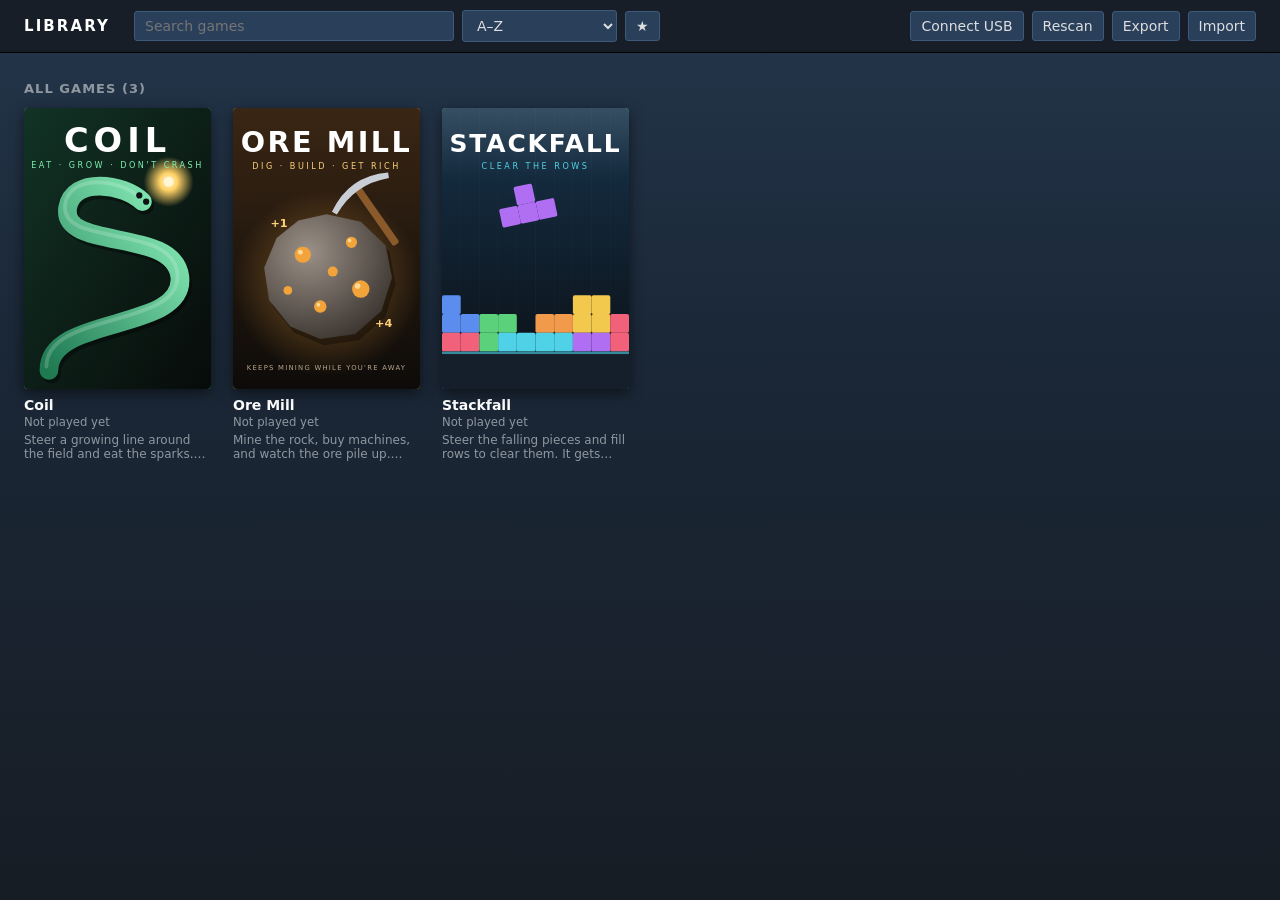
==== START.html @ 17368572 "USB Game Arcade v1: launcher, engine, Stackfall, Coil, Ore Mill, template Runs from file:// in Chrom" ====
<!doctype html>
<html lang="en">
<head>
<meta charset="utf-8">
<title>Notes</title>
<link rel="icon" href="data:image/svg+xml,%3Csvg xmlns='http://www.w3.org/2000/svg' viewBox='0 0 16 16'%3E%3Crect x='2.5' y='1.5' width='11' height='13' rx='1' fill='%23fff' stroke='%23888'/%3E%3Cpath d='M5 5h6M5 8h6M5 11h4' stroke='%23888'/%3E%3C/svg%3E">
<link rel="stylesheet" href="app/launcher.css">
</head>
<body>
<header>
  <h1>LIBRARY</h1>
  <input id="search" type="search" placeholder="Search games" autocomplete="off">
  <select id="sort"><option value="az">A–Z</option><option value="recent">Recently played</option></select>
  <button id="fav" title="Favorites only">★</button>
  <span id="msg"></span>
  <button id="usb">Connect USB</button>
  <button id="rescan">Rescan</button>
  <button id="export">Export</button>
  <button id="import">Import</button>
  <input id="importFile" type="file" accept=".js" hidden>
</header>

<main id="home">
  <section id="recentWrap"><h2>Recent games</h2><div id="recent" class="shelf"></div></section>
  <h2>All games <span id="count"></span></h2>
  <div id="grid" class="grid"></div>
  <p id="empty" hidden>No games found. Run REBUILD-LIBRARY.bat (or Connect USB → Rescan), then press F5.</p>
</main>

<div id="player" hidden>
  <iframe id="game" title="game"></iframe>
  <div id="pause" hidden>
    <div class="panel">
      <h3 id="ptitle"></h3>
      <div class="btns">
        <button id="resume" class="play">Resume</button>
        <button id="restart">Restart</button>
        <button id="exit">Exit to library</button>
      </div>
      <table id="controls"></table>
      <p class="hint">Esc resume · F fullscreen · ` hide screen</p>
    </div>
  </div>
</div>

<div id="boss" hidden><textarea id="notes" spellcheck="false"></textarea></div>

<script src="data/library.js"></script>
<script src="data/saves.js"></script>
<script src="app/launcher.js"></script>
</body>
</html>
---- app/launcher.css ----
:root { --text: #dcdedf; --dim: #8f98a0; --line: #3d5a7a; --btn: #2a3f5a; --blue: #1a9fff; --green: #5ba32b; }
* { box-sizing: border-box; }
html, body { margin: 0; min-height: 100%; }
body { background: linear-gradient(180deg, #24364b 0, #1b2838 320px, #171d25) fixed; color: var(--text); font: 14px "Segoe UI", system-ui, sans-serif; }
[hidden] { display: none !important; }

header { position: sticky; top: 0; z-index: 2; display: flex; flex-wrap: wrap; gap: 8px; align-items: center; padding: 10px 24px; background: #171d25f2; border-bottom: 1px solid #000; }
h1 { margin: 0 16px 0 0; font-size: 15px; letter-spacing: .14em; color: #fff; }
input, select, button { font: inherit; color: var(--text); background: var(--btn); border: 1px solid var(--line); border-radius: 3px; padding: 6px 10px; }
button { cursor: pointer; }
button:hover { background: var(--line); }
#search { flex: 1; min-width: 140px; max-width: 320px; }
#fav.on { background: var(--blue); border-color: var(--blue); color: #fff; }
#msg { margin-left: auto; color: var(--dim); font-size: 12px; }
#msg.warn, #usb.warn { color: #ffb347; }
#usb.ok { color: #9fe07a; }

main { padding: 20px 24px 48px; }
h2 { margin: 8px 0 12px; font-size: 13px; font-weight: 600; letter-spacing: .08em; text-transform: uppercase; color: var(--dim); }
#empty { color: var(--dim); }
.grid { display: grid; grid-template-columns: repeat(auto-fill, minmax(170px, 1fr)); gap: 22px; }
.shelf { display: grid; grid-auto-flow: column; grid-auto-columns: minmax(150px, 190px); gap: 16px; overflow-x: auto; padding-bottom: 14px; margin-bottom: 22px; }
.shelf .meta p { display: none; }

.card { cursor: pointer; }
.art { position: relative; aspect-ratio: 2 / 3; overflow: hidden; border-radius: 4px; background: var(--accent); box-shadow: 0 4px 14px #0008; transition: transform .15s, box-shadow .15s; }
.card:hover .art { transform: translateY(-3px) scale(1.02); box-shadow: 0 10px 26px #000a, 0 0 0 2px var(--accent); }
.art img { display: block; width: 100%; height: 100%; object-fit: cover; }
.fallback { display: grid; place-items: center; height: 100%; padding: 12px; text-align: center; font-size: 22px; font-weight: 700; color: #fff; background: linear-gradient(160deg, var(--accent), #0b0f14); }
.art::after { content: "▶"; position: absolute; right: 10px; bottom: 10px; display: grid; place-items: center; width: 42px; height: 42px; border-radius: 50%; background: var(--green); color: #fff; opacity: 0; transition: opacity .15s; }
.card:hover .art::after { opacity: 1; }
.star { position: absolute; top: 6px; right: 6px; padding: 2px 7px; border: 0; background: #000a; color: #fffa; opacity: 0; }
.card:hover .star, .star.on { opacity: 1; }
.star.on { color: #ffc82c; }
.meta b { display: block; margin-top: 8px; color: #fff; }
.meta small { color: var(--dim); }
.meta p { display: -webkit-box; margin: 4px 0 0; overflow: hidden; color: var(--dim); font-size: 12px; -webkit-line-clamp: 2; -webkit-box-orient: vertical; }

#player { position: fixed; inset: 0; z-index: 5; background: #000; }
#game { display: block; width: 100%; height: 100%; border: 0; }
#pause { position: absolute; inset: 0; display: grid; place-items: center; background: #0b0f14cc; backdrop-filter: blur(4px); }
.panel { min-width: 300px; padding: 24px 28px; background: #1b2838; border: 1px solid var(--line); border-radius: 6px; box-shadow: 0 20px 60px #000; }
.panel h3 { margin: 0 0 16px; font-size: 20px; color: #fff; }
.btns { display: flex; flex-direction: column; gap: 8px; }
.play { background: var(--green); border-color: var(--green); color: #fff; font-weight: 600; }
.play:hover { background: #6fbf38; }
table { margin-top: 18px; border-collapse: collapse; font-size: 13px; color: var(--dim); }
td { padding: 3px 14px 3px 0; }
td:first-child { color: var(--text); font-weight: 600; white-space: nowrap; }
.hint { margin: 14px 0 0; font-size: 12px; color: var(--dim); }

#boss { position: fixed; inset: 0; z-index: 9; background: #fff; }
#notes { width: 100%; height: 100%; padding: 48px 12vw; border: 0; outline: 0; resize: none; background: #fff; color: #222; font: 16px/1.7 Calibri, "Segoe UI", sans-serif; }
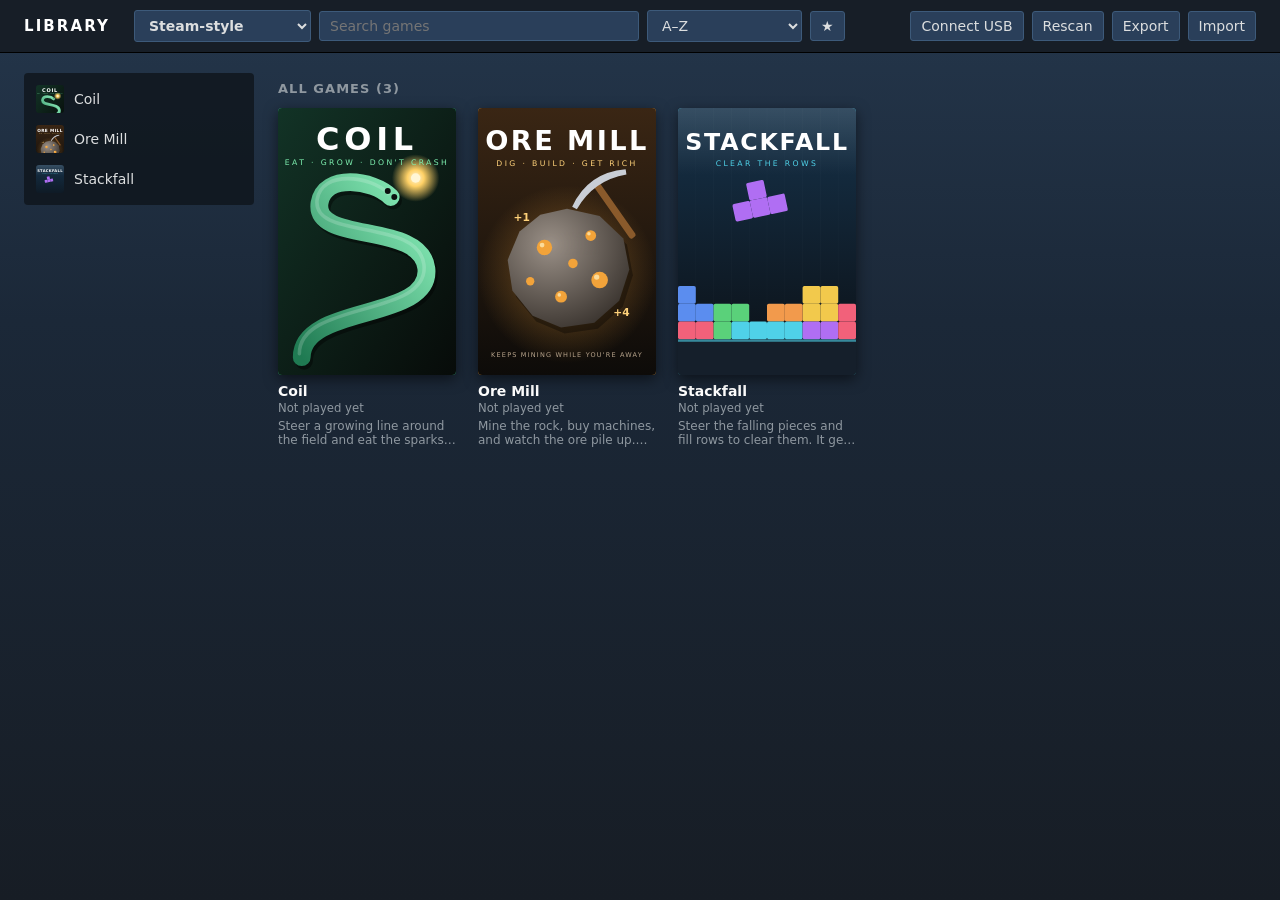
==== commit 206eb66d: "Library layouts: Steam-style, PlayStation-style and Xbox-style A picker next to LIBRARY switches how" ====
--- a/START.html
+++ b/START.html
@@ -9,6 +9,7 @@
 <body>
 <header>
   <h1>LIBRARY</h1>
+  <select id="layout" title="Library layout"><option value="steam">Steam-style</option><option value="ps">PlayStation-style</option><option value="xbox">Xbox-style</option></select>
   <input id="search" type="search" placeholder="Search games" autocomplete="off">
   <select id="sort"><option value="az">A–Z</option><option value="recent">Recently played</option></select>
   <button id="fav" title="Favorites only">★</button>
@@ -21,9 +22,13 @@
 </header>
 
 <main id="home">
-  <section id="recentWrap"><h2>Recent games</h2><div id="recent" class="shelf"></div></section>
-  <h2>All games <span id="count"></span></h2>
-  <div id="grid" class="grid"></div>
+  <aside id="side"></aside>
+  <div id="shelves">
+    <section id="recentWrap"><h2>Recent games</h2><div id="recent" class="shelf"></div></section>
+    <h2>All games <span id="count"></span></h2>
+    <div id="grid" class="grid"></div>
+  </div>
+  <section id="console" hidden></section>
   <p id="empty" hidden>No games found. Run REBUILD-LIBRARY.bat (or Connect USB → Rescan), then press F5.</p>
 </main>
 
--- a/app/launcher.css
+++ b/app/launcher.css
@@ -51,3 +51,72 @@
 
 #boss { position: fixed; inset: 0; z-index: 9; background: #fff; }
 #notes { width: 100%; height: 100%; padding: 48px 12vw; border: 0; outline: 0; resize: none; background: #fff; color: #222; font: 16px/1.7 Calibri, "Segoe UI", sans-serif; }
+
+/* ---------- layouts: body.layout-steam / layout-ps / layout-xbox (picked in the header) ---------- */
+#layout { font-weight: 600; }
+#clock { display: none; color: #fff; font-size: 15px; font-weight: 600; letter-spacing: .04em; }
+body:not(.layout-steam) #clock { display: inline; }
+
+/* Steam-style: a sidebar list of every game next to the shelves */
+body.layout-steam #home { display: grid; grid-template-columns: 230px 1fr; gap: 24px; align-items: start; }
+body.layout-steam #empty { grid-column: 1 / -1; }
+#side { position: sticky; top: 64px; max-height: calc(100vh - 84px); overflow-y: auto; padding: 6px 0; background: #0e141bcc; border-radius: 4px; }
+.side-item { display: flex; gap: 10px; align-items: center; width: 100%; padding: 6px 12px; border: 0; border-radius: 0; background: none; text-align: left; color: var(--text); }
+.side-item:hover { background: #3d4450; color: #fff; }
+.side-item i { flex: none; width: 28px; height: 28px; border-radius: 3px; background: var(--accent) center top / cover; }
+.side-item span { overflow: hidden; white-space: nowrap; text-overflow: ellipsis; }
+@media (max-width: 760px) { body.layout-steam #home { display: block; } #side { display: none; } }
+
+/* shared by the console styles */
+.tart, .xart { position: relative; overflow: hidden; background: var(--accent); }
+.tart img, .xart img { display: block; width: 100%; height: 100%; object-fit: cover; object-position: top; }
+.noart { display: grid; place-items: center; padding: 8px; text-align: center; font-weight: 700; color: #fff; background: linear-gradient(160deg, var(--accent), #0b0f14); }
+.cbg { position: fixed; inset: 0; z-index: -1; background: var(--accent); }
+.cbg img { width: 100%; height: 100%; object-fit: cover; filter: blur(32px) brightness(.4) saturate(1.2); transform: scale(1.15); }
+.cbg.noart { color: transparent; }
+.tile { cursor: pointer; }
+.cinfo h2 { margin: 0 0 6px; text-transform: none; letter-spacing: 0; color: #fff; }
+.cinfo small { color: #c4ccd8; }
+.cinfo p { max-width: 560px; margin: 12px 0 18px; color: #d5dce6; line-height: 1.5; }
+.cbtns { display: flex; gap: 10px; align-items: center; }
+.cplay { min-width: 150px; padding: 11px 30px; font-size: 16px; font-weight: 700; }
+.cfav { width: 44px; height: 44px; padding: 0; font-size: 18px; color: #fffa; }
+.cfav.on { color: #ffc82c; }
+
+/* PlayStation-style: deep blue, one row of rounded tiles, the selected one big with a bright frame */
+body.layout-ps { background: radial-gradient(120% 90% at 70% 0, #1d3a7a 0, #0a1630 55%, #050a18) fixed; }
+body.layout-ps header { background: #050a18aa; border-bottom: 0; backdrop-filter: blur(6px); }
+body.layout-ps main { padding-top: 6vh; }
+.prow { display: flex; gap: 16px; align-items: flex-end; overflow-x: auto; padding: 30px 12px 26px; scrollbar-width: none; }
+.prow .tile { flex: none; width: 104px; transition: width .2s; }
+.prow .tart { aspect-ratio: 1; border-radius: 14px; box-shadow: 0 6px 18px #0009; }
+.prow .tile b { display: block; margin-top: 10px; overflow: hidden; color: #fff; font-size: 13px; white-space: nowrap; text-overflow: ellipsis; opacity: 0; }
+.prow .tile.sel { width: 156px; }
+.prow .tile.sel .tart { outline: 3px solid #fff; outline-offset: 4px; box-shadow: 0 0 34px #ffffff55; }
+.prow .tile.sel b { opacity: 1; font-size: 15px; }
+.prow .tile:not(.sel):hover .tart { outline: 2px solid #ffffff88; outline-offset: 3px; }
+.ps .cinfo { padding: 4vh 12px 0; }
+.ps .cinfo h2 { font-size: 40px; font-weight: 300; }
+.ps .cplay { border: 0; border-radius: 999px; background: #fff; color: #0a1630; }
+.ps .cplay:hover { background: #dfe7ff; }
+.ps .cfav { border-radius: 50%; background: #ffffff22; border: 0; }
+
+/* Xbox-style: charcoal, a featured hero tile in the game's colour, then a grid of square tiles; green accents */
+body.layout-xbox { background: linear-gradient(180deg, #1f2321 0, #121413 380px, #0c0d0c) fixed; }
+body.layout-xbox header { background: #0c0d0cee; border-bottom: 1px solid #2c312e; }
+.xbox .cbg img { filter: blur(40px) brightness(.25); }
+.xhero { display: grid; grid-template-columns: minmax(150px, 220px) 1fr; gap: 28px; align-items: end; padding: 22px; margin-bottom: 26px; border-radius: 8px; background: linear-gradient(115deg, var(--accent) 0, #00000066 55%, #000000aa); box-shadow: 0 12px 40px #000a; }
+.xart { aspect-ratio: 2 / 3; border-radius: 6px; box-shadow: 0 8px 24px #000a; }
+.xbox .cinfo h2 { font-size: 34px; font-weight: 700; }
+.xbox .cplay { border: 0; border-radius: 4px; background: #2fa84f; color: #fff; }
+.xbox .cplay:hover { background: #3cc260; }
+.xbox .cfav { border-radius: 4px; background: #ffffff1a; border: 0; }
+.xbox h3 { margin: 0 0 12px; font-size: 16px; font-weight: 600; color: #fff; }
+.xgrid { display: grid; grid-template-columns: repeat(auto-fill, minmax(150px, 1fr)); gap: 10px; }
+.xgrid .tile { position: relative; transition: transform .12s; }
+.xgrid .tart { aspect-ratio: 1; border-radius: 6px; }
+.xgrid .tile b { position: absolute; left: 0; right: 0; bottom: 0; padding: 18px 10px 8px; overflow: hidden; border-radius: 0 0 6px 6px; background: linear-gradient(transparent, #000c); color: #fff; font-size: 13px; white-space: nowrap; text-overflow: ellipsis; }
+.xgrid .tile.sel { transform: scale(1.05); z-index: 1; }
+.xgrid .tile.sel .tart { outline: 3px solid #fff; outline-offset: 2px; box-shadow: 0 0 0 6px #2fa84f66, 0 10px 30px #000c; }
+.xgrid .tile:not(.sel):hover .tart { outline: 2px solid #2fa84f; outline-offset: 2px; }
+@media (max-width: 640px) { .xhero { grid-template-columns: 1fr; } .xart { max-width: 180px; } }
